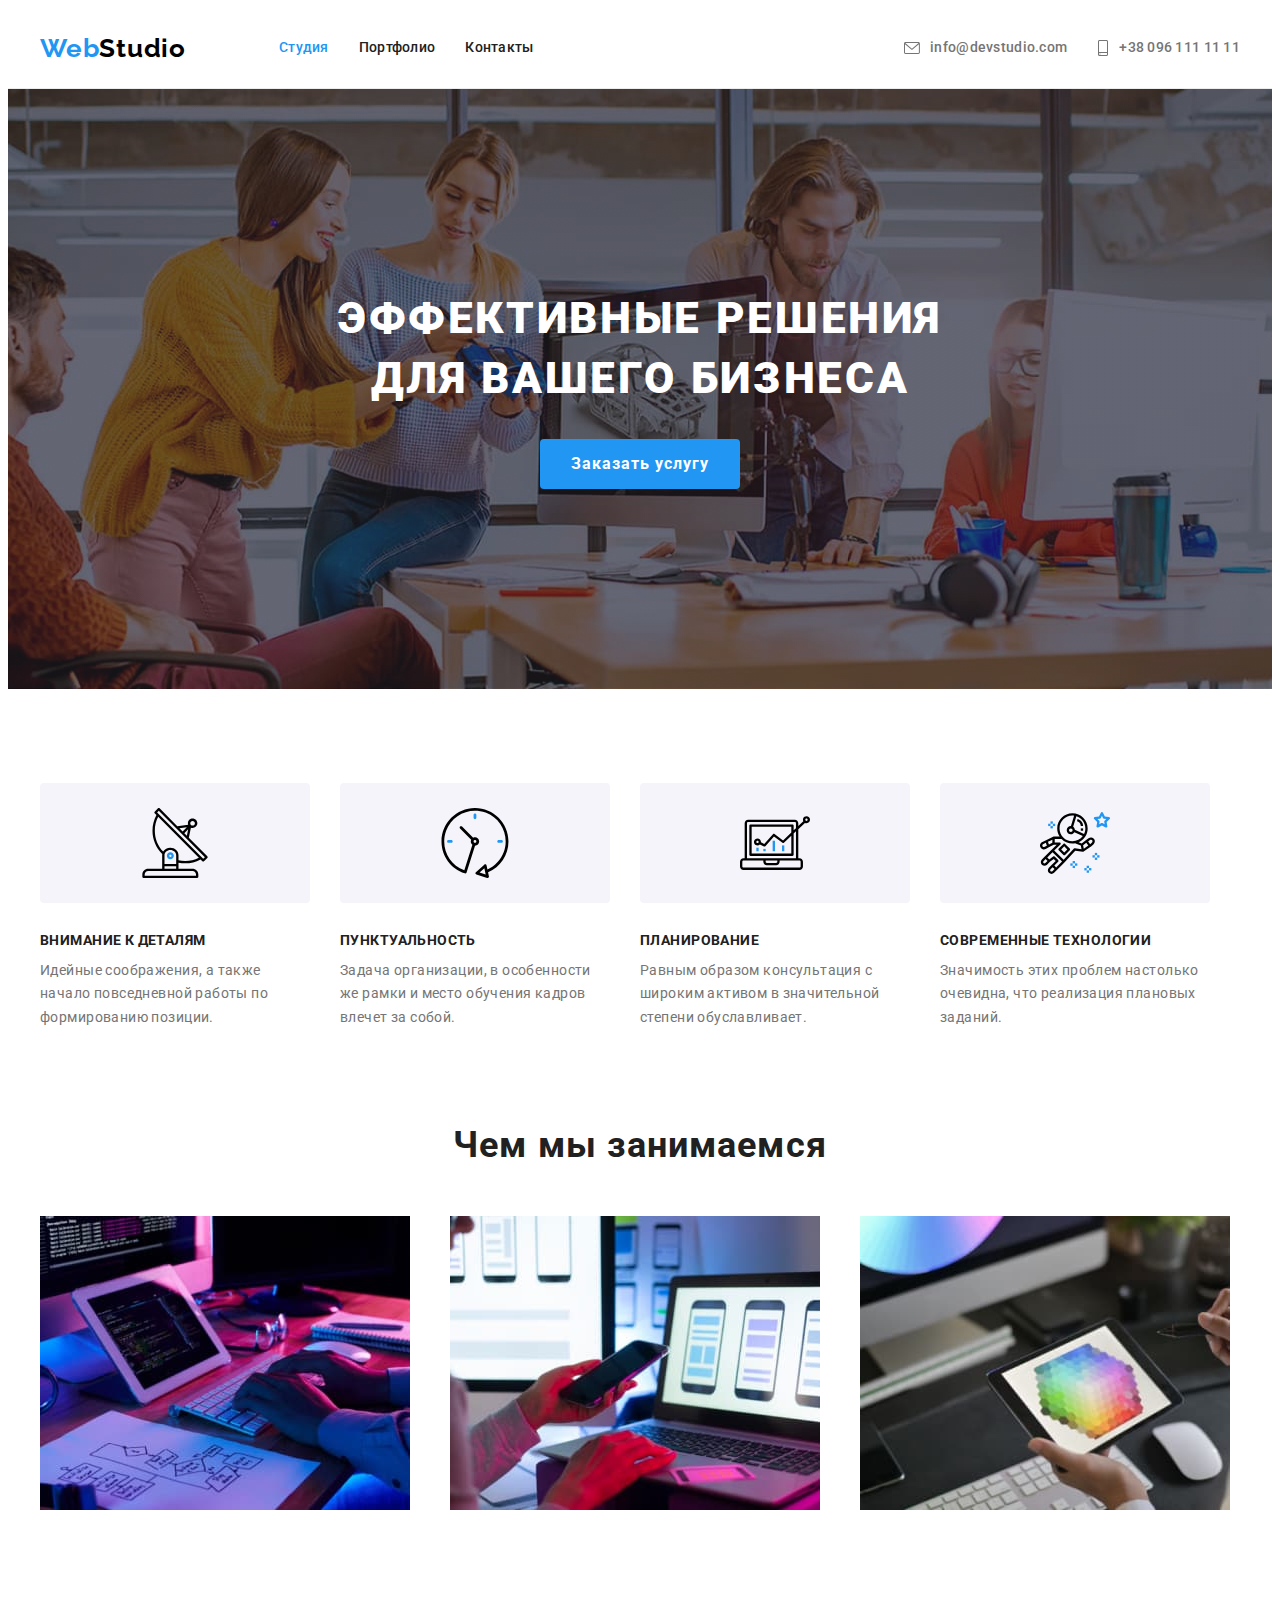
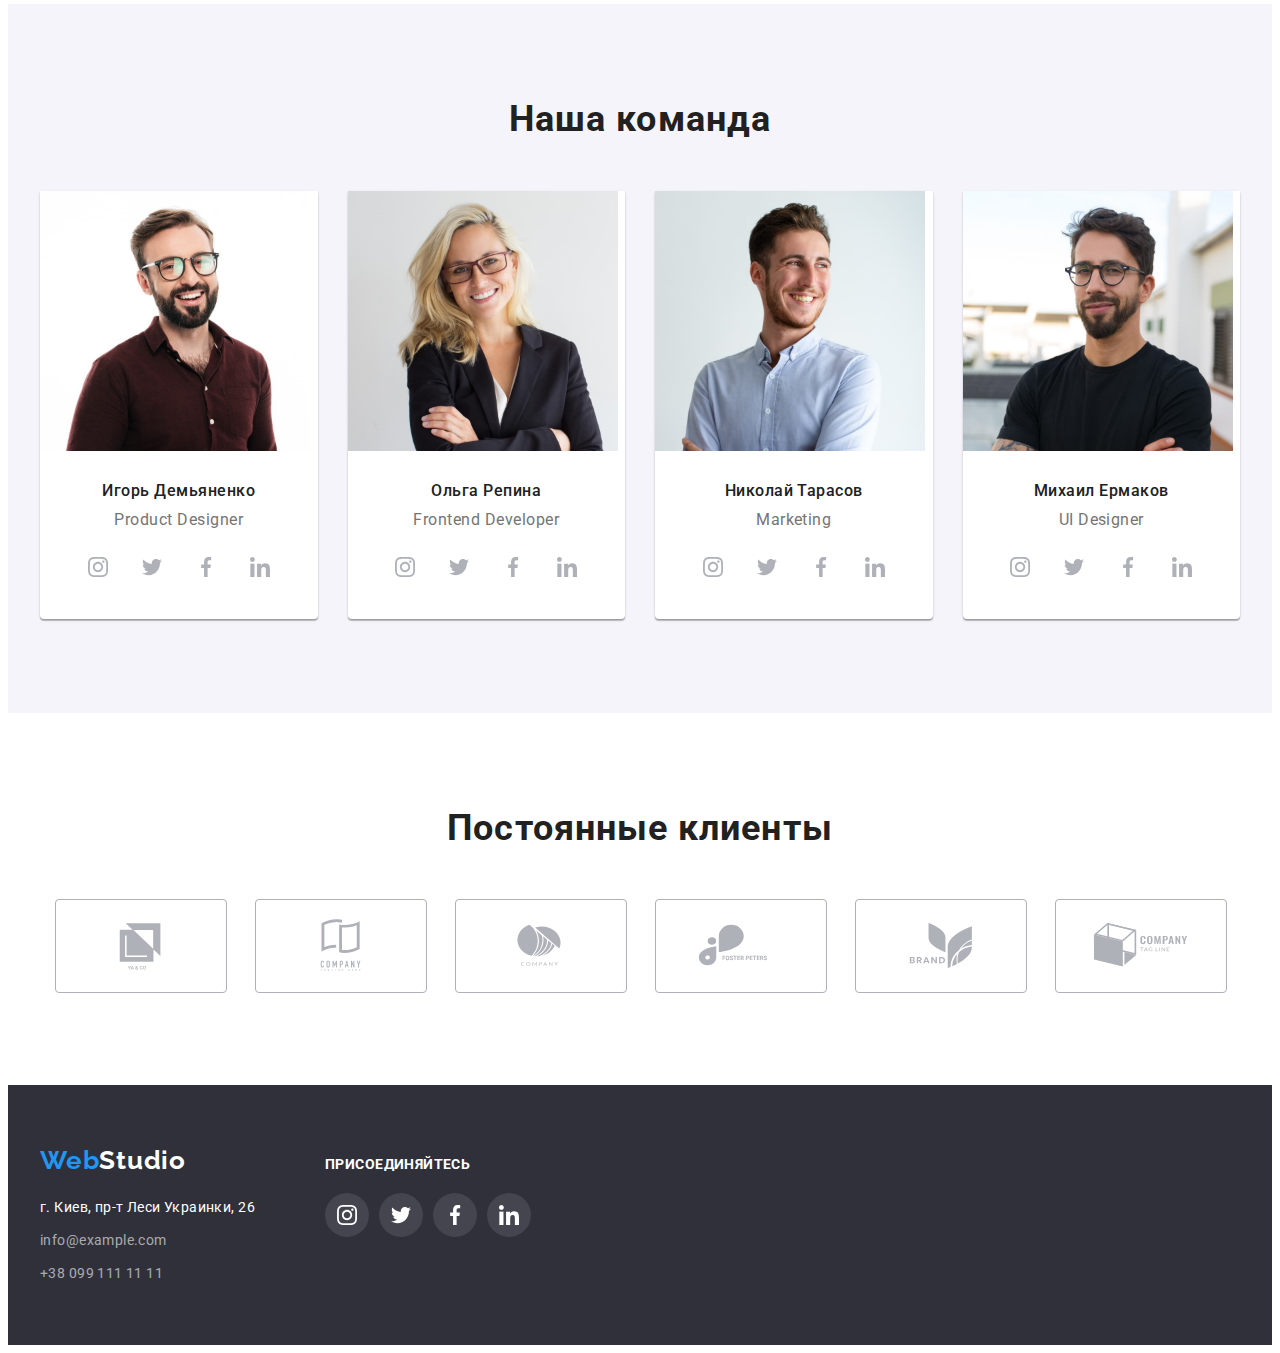
==== index.html @ 330423ae "add files from HW-4" ====
<!DOCTYPE html>
<html lang="ru">
  <head>
    <meta charset="UTF-8" />
    <meta http-equiv="X-UA-Compatible" content="IE=edge" />
    <meta name="viewport" content="width=device-width, initial-scale=1.0" />
    <title>WebStudio</title>
    <link rel="preconnect" href="https://fonts.googleapis.com" />
    <link rel="preconnect" href="https://fonts.gstatic.com" crossorigin />
    <link
      href="https://fonts.googleapis.com/css2?family=Raleway:wght@700&family=Roboto:wght@400;500;700;900&display=swap"
      rel="stylesheet"
    />
    <link
      rel="stylesheet"
      href="https://cdnjs.cloudflare.com/ajax/libs/modern-normalize/1.1.0/modern-normalize.min.css"
      integrity="sha512-wpPYUAdjBVSE4KJnH1VR1HeZfpl1ub8YT/NKx4PuQ5NmX2tKuGu6U/JRp5y+Y8XG2tV+wKQpNHVUX03MfMFn9Q=="
      crossorigin="anonymous"
      referrerpolicy="no-referrer"
    />
    <link rel="stylesheet" href="./css/styles.css" />
  </head>

  <body>
    <header class="header">
      <div class="container header-container">
        <nav class="header-navigation">
          <a class="logo header-logo link" href="./index.html" lang="en">
            Web<span class="header-logo-text">Studio</span></a
          >
          <ul class="header-list list">
            <li class="header-item">
              <a href="./index.html" class="header-link link current-page">Студия</a>
            </li>
            <li class="header-item">
              <a href="./portfolio.html" class="header-link link">Портфолио</a>
            </li>
            <li class="header-item">
              <a href="" class="header-link link">Контакты</a>
            </li>
          </ul>
        </nav>
        <ul class="header-list list">
          <li class="header-item">
            <a class="header-contacts link" href="mailto:info@devstudio.com">
              <svg class="contacts-icon" width="16" height="12">
                <use href="./images/icons.svg#icon-envelope"></use>
              </svg>
              info@devstudio.com
            </a>
          </li>
          <li class="header-item">
            <a class="header-contacts link" href="tel:+380961111111">
              <svg class="contacts-icon" width="12" height="16">
                <use href="./images/icons.svg#icon-smartphone"></use>
              </svg>
              +38 096 111 11 11
            </a>
          </li>
        </ul>
      </div>
    </header>
    <main>
      <!-- HERO -->
      <section class="hero">
        <div class="container">
          <h1 class="hero-item">Эффективные решения для вашего бизнеса</h1>
          <button class="hero-btn" type="button">Заказать услугу</button>
        </div>
      </section>
      <!-- BENEFITS -->
      <section class="benefits section">
        <div class="container">
          <h2 class="visually-hidden">Наши преимущества</h2>
          <ul class="benefits-list list">
            <li class="benefits-item">
              <div class="benefits-icon-box">
                <svg class="benefits-icon" width="70" height="70">
                  <use href="./images/icons.svg#icon-antenna"></use>
                </svg>
              </div>
              <h3 class="benefits-title">Внимание к деталям</h3>
              <p class="benefits-text">
                Идейные соображения, а также начало повседневной работы по формированию позиции.
              </p>
            </li>
            <li class="benefits-item">
              <div class="benefits-icon-box">
                <svg class="benefits-icon" width="70" height="70">
                  <use href="./images/icons.svg#icon-clock"></use>
                </svg>
              </div>
              <h3 class="benefits-title">Пунктуальность</h3>
              <p class="benefits-text">
                Задача организации, в особенности же рамки и место обучения кадров влечет за собой.
              </p>
            </li>
            <li class="benefits-item">
              <div class="benefits-icon-box">
                <svg class="benefits-icon" width="70" height="70">
                  <use href="./images/icons.svg#icon-diagram"></use>
                </svg>
              </div>
              <h3 class="benefits-title">Планирование</h3>
              <p class="benefits-text">
                Равным образом консультация с широким активом в значительной степени обуславливает.
              </p>
            </li>
            <li class="benefits-item">
              <div class="benefits-icon-box">
                <svg class="benefits-icon" width="70" height="70">
                  <use href="./images/icons.svg#icon-astronaut"></use>
                </svg>
              </div>
              <h3 class="benefits-title">Современные технологии</h3>
              <p class="benefits-text">
                Значимость этих проблем настолько очевидна, что реализация плановых заданий.
              </p>
            </li>
          </ul>
        </div>
      </section>
      <!-- ABOUT -->
      <section class="about section">
        <div class="container">
          <h2 class="about-title section-title">Чем мы занимаемся</h2>
          <ul class="about-list list">
            <li class="about-item">
              <img src="./images/box-1.jpg" alt="кодинг" width="370" height="294" />
            </li>
            <li class="about-item">
              <img src="./images/box-2.jpg" alt="мобильные приложения" width="370" height="294" />
            </li>
            <li class="about-item">
              <img src="./images/box-3.jpg" alt="дизайн" width="370" height="294" />
            </li>
          </ul>
        </div>
      </section>
      <!-- TEAM -->
      <section class="team section">
        <div class="container">
          <h2 class="team-title section-title">Наша команда</h2>
          <ul class="team-list list">
            <li class="team-item">
              <img src="./images/team-card-1.jpg" alt="Игорь Демьяненко" width="270" height="260" />
              <div class="team-item-about">
                <h3 class="team-item-title">Игорь Демьяненко</h3>
                <p class="team-item-text" lang="en">Product Designer</p>
                <ul class="team-social-list list">
                  <li class="team-social-item">
                    <a href="" class="team-social-link">
                      <svg class="team-social-icon" width="20" height="20">
                        <use href="./images/icons.svg#icon-instagram"></use>
                      </svg>
                    </a>
                  </li>
                  <li class="team-social-item">
                    <a href="" class="team-social-link">
                      <svg class="team-social-icon" width="20" height="20">
                        <use href="./images/icons.svg#icon-twitter"></use>
                      </svg>
                    </a>
                  </li>
                  <li class="team-social-item">
                    <a href="" class="team-social-link">
                      <svg class="team-social-icon" width="20" height="20">
                        <use href="./images/icons.svg#icon-facebook"></use>
                      </svg>
                    </a>
                  </li>
                  <li class="team-social-item">
                    <a href="" class="team-social-link">
                      <svg class="team-social-icon" width="20" height="20">
                        <use href="./images/icons.svg#icon-linkedin"></use>
                      </svg>
                    </a>
                  </li>
                </ul>
              </div>
            </li>
            <li class="team-item">
              <img src="./images/team-card-2.jpg" alt="Ольга Репина" width="270" height="260" />
              <div class="team-item-about">
                <h3 class="team-item-title">Ольга Репина</h3>
                <p class="team-item-text" lang="en">Frontend Developer</p>
                <ul class="team-social-list list">
                  <li class="team-social-item">
                    <a href="" class="team-social-link">
                      <svg class="team-social-icon" width="20" height="20">
                        <use href="./images/icons.svg#icon-instagram"></use>
                      </svg>
                    </a>
                  </li>
                  <li class="team-social-item">
                    <a href="" class="team-social-link">
                      <svg class="team-social-icon" width="20" height="20">
                        <use href="./images/icons.svg#icon-twitter"></use>
                      </svg>
                    </a>
                  </li>
                  <li class="team-social-item">
                    <a href="" class="team-social-link">
                      <svg class="team-social-icon" width="20" height="20">
                        <use href="./images/icons.svg#icon-facebook"></use>
                      </svg>
                    </a>
                  </li>
                  <li class="team-social-item">
                    <a href="" class="team-social-link">
                      <svg class="team-social-icon" width="20" height="20">
                        <use href="./images/icons.svg#icon-linkedin"></use>
                      </svg>
                    </a>
                  </li>
                </ul>
              </div>
            </li>
            <li class="team-item">
              <img src="./images/team-card-3.jpg" alt="Николай Тарасов" width="270" height="260" />
              <div class="team-item-about">
                <h3 class="team-item-title">Николай Тарасов</h3>
                <p class="team-item-text" lang="en">Marketing</p>
                <ul class="team-social-list list">
                  <li class="team-social-item">
                    <a href="" class="team-social-link">
                      <svg class="team-social-icon" width="20" height="20">
                        <use href="./images/icons.svg#icon-instagram"></use>
                      </svg>
                    </a>
                  </li>
                  <li class="team-social-item">
                    <a href="" class="team-social-link">
                      <svg class="team-social-icon" width="20" height="20">
                        <use href="./images/icons.svg#icon-twitter"></use>
                      </svg>
                    </a>
                  </li>
                  <li class="team-social-item">
                    <a href="" class="team-social-link">
                      <svg class="team-social-icon" width="20" height="20">
                        <use href="./images/icons.svg#icon-facebook"></use>
                      </svg>
                    </a>
                  </li>
                  <li class="team-social-item">
                    <a href="" class="team-social-link">
                      <svg class="team-social-icon" width="20" height="20">
                        <use href="./images/icons.svg#icon-linkedin"></use>
                      </svg>
                    </a>
                  </li>
                </ul>
              </div>
            </li>
            <li class="team-item">
              <img src="./images/team-card-4.jpg" alt="Михаил Ермаков" width="270" height="260" />
              <div class="team-item-about">
                <h3 class="team-item-title">Михаил Ермаков</h3>
                <p class="team-item-text" lang="en">UI Designer</p>
                <ul class="team-social-list list">
                  <li class="team-social-item">
                    <a href="" class="team-social-link">
                      <svg class="team-social-icon" width="20" height="20">
                        <use href="./images/icons.svg#icon-instagram"></use>
                      </svg>
                    </a>
                  </li>
                  <li class="team-social-item">
                    <a href="" class="team-social-link">
                      <svg class="team-social-icon" width="20" height="20">
                        <use href="./images/icons.svg#icon-twitter"></use>
                      </svg>
                    </a>
                  </li>
                  <li class="team-social-item">
                    <a href="" class="team-social-link">
                      <svg class="team-social-icon" width="20" height="20">
                        <use href="./images/icons.svg#icon-facebook"></use>
                      </svg>
                    </a>
                  </li>
                  <li class="team-social-item">
                    <a href="" class="team-social-link">
                      <svg class="team-social-icon" width="20" height="20">
                        <use href="./images/icons.svg#icon-linkedin"></use>
                      </svg>
                    </a>
                  </li>
                </ul>
              </div>
            </li>
          </ul>
        </div>
      </section>
      <!-- CLIENTS -->
      <section class="clients section">
        <div class="container">
          <h2 class="clients-title section-title">Постоянные клиенты</h2>
          <ul class="clients-list list">
            <li class="clients-item">
              <a href="" class="clients-link">
                <svg class="clients-icon" width="106" height="60">
                  <use href="./images/icons.svg#icon-client-1"></use>
                </svg>
              </a>
            </li>
            <li class="clients-item">
              <a href="" class="clients-link">
                <svg class="clients-icon" width="106" height="60">
                  <use href="./images/icons.svg#icon-client-2"></use>
                </svg>
              </a>
            </li>
            <li class="clients-item">
              <a href="" class="clients-link">
                <svg class="clients-icon" width="106" height="60">
                  <use href="./images/icons.svg#icon-client-3"></use>
                </svg>
              </a>
            </li>
            <li class="clients-item">
              <a href="" class="clients-link">
                <svg class="clients-icon" width="106" height="60">
                  <use href="./images/icons.svg#icon-client-4"></use>
                </svg>
              </a>
            </li>
            <li class="clients-item">
              <a href="" class="clients-link">
                <svg class="clients-icon" width="106" height="60">
                  <use href="./images/icons.svg#icon-client-5"></use>
                </svg>
              </a>
            </li>
            <li class="clients-item">
              <a href="" class="clients-link">
                <svg class="clients-icon" width="106" height="60">
                  <use href="./images/icons.svg#icon-client-6"></use>
                </svg>
              </a>
            </li>
          </ul>
        </div>
      </section>
    </main>
    <footer class="footer">
      <div class="container footer-container">
        <div class="footer-address">
          <a class="logo footer-logo link" href="./index.html" lang="en">
            Web<span class="footer-logo-text">Studio</span></a
          >
          <address class="address">
            <ul class="address-list list">
              <li class="address-item">
                <a
                  class="address-link link"
                  href="https://goo.gl/maps/UUVyCfxWeA6QMMEp7"
                  target="_blank"
                  rel="noopener noreferrer"
                >
                  г. Киев, пр-т Леси Украинки, 26
                </a>
              </li>
              <li class="address-item">
                <a class="contacts-link link" href="mailto:info@example.com">info@example.com</a>
              </li>
              <li class="address-item">
                <a class="contacts-link link" href="tel:+380991111111">+38 099 111 11 11</a>
              </li>
            </ul>
          </address>
        </div>
        <div class="footer-social">
          <p class="footer-social-title">присоединяйтесь</p>
          <ul class="footer-social-list list">
            <li class="footer-social-item">
              <a href="" class="footer-social-link">
                <svg class="footer-social-icon" width="20" height="20">
                  <use href="./images/icons.svg#icon-instagram"></use>
                </svg>
              </a>
            </li>
            <li class="footer-social-item">
              <a href="" class="footer-social-link">
                <svg class="footer-social-icon" width="20" height="20">
                  <use href="./images/icons.svg#icon-twitter"></use>
                </svg>
              </a>
            </li>
            <li class="footer-social-item">
              <a href="" class="footer-social-link">
                <svg class="footer-social-icon" width="20" height="20">
                  <use href="./images/icons.svg#icon-facebook"></use>
                </svg>
              </a>
            </li>
            <li class="footer-social-item">
              <a href="" class="footer-social-link">
                <svg class="footer-social-icon" width="20" height="20">
                  <use href="./images/icons.svg#icon-linkedin"></use>
                </svg>
              </a>
            </li>
          </ul>
        </div>
      </div>
    </footer>
  </body>
</html>
---- css/styles.css ----
:root {
  --first-text-color: #212121;
  --second-text-color: #757575;
  --third-text-color: #ffffff;
  --fourth-text-color: rgba(255, 255, 255, 0.6);
  --accent-color: #2196f3;
  --main-background-color: #ffffff;
  --first-background-color: #f5f4fa;
  --second-background-color: #2f303a;
}

p,
h1,
h2,
h3,
h4,
h5,
h6 {
  margin: 0;
}

ul {
  margin: 0;
  padding: 0;
}

body {
  font-family: 'Roboto', sans-serif;
  background-color: var(--main-background-color);
  color: var(--first-text-color);
}

button {
  cursor: pointer;
}

img {
  display: block;
  max-width: 100%;
  height: auto;
}

.container {
  width: 1200px;
  padding-left: 15px;
  padding-right: 15px;
  margin: 0 auto;
}

.section {
  padding-top: 94px;
  padding-bottom: 94px;
}

.list {
  list-style: none;
}

.link {
  text-decoration: none;
}

.visually-hidden {
  position: absolute;
  white-space: nowrap;
  width: 1px;
  height: 1px;
  overflow: hidden;
  border: 0;
  padding: 0;
  clip: rect(0 0 0 0);
  clip-path: inset(50%);
  margin: -1px;
}

.logo {
  font-family: Raleway;
  font-weight: 700;
  font-size: 26px;
  line-height: 1.19;
  letter-spacing: 0.03em;
  color: #2196f3;
}

.section-title {
  font-weight: 700;
  font-size: 36px;
  line-height: 1.17;
  text-align: center;
  letter-spacing: 0.03em;
  color: var(--first-text-color);
  margin-bottom: 50px;
}

/* --------------HEADER-------------- */

.header {
  border-bottom: 1px solid #ececec;
}

.header-list {
  display: flex;
}

.header-navigation {
  display: flex;
  align-items: center;
}

.header-container {
  display: flex;
  align-items: center;
  justify-content: space-between;
}

.header-logo {
  display: block;
  margin-right: 93px;
  padding-top: 24px;
  padding-bottom: 24px;
}

.header-logo-text {
  color: #000000;
}

.header-item {
  display: flex;
  margin-right: 30px;
}

.header-item:last-child {
  margin-right: 0;
}

.header-item .link.current-page {
  color: var(--accent-color);
}

.header-link {
  display: flex;
  font-weight: 500;
  font-size: 14px;
  line-height: 1.14;
  letter-spacing: 0.02em;
  color: var(--first-text-color);
  padding-top: 32px;
  padding-bottom: 32px;
}

.header-contacts {
  display: flex;
  font-weight: 500;
  font-size: 14px;
  line-height: 1.14;
  letter-spacing: 0.02em;
  align-items: center;
  color: var(--second-text-color);
  padding-top: 32px;
  padding-bottom: 32px;
}

.contacts-icon {
  fill: var(--second-text-color);
  margin-right: 10px;
}

.header-link:hover,
.header-link:focus,
.header-link:active,
.header-contacts:hover,
.header-contacts:focus {
  color: var(--accent-color);
}

.header-contacts:hover .contacts-icon,
.header-contacts:focus .contacts-icon {
  fill: var(--accent-color);
}

/* --------------HERO-------------- */

.hero {
  max-width: 1600px;
  margin-left: auto;
  margin-right: auto;
  background-color: var(--second-background-color);
  background-image: linear-gradient(to right, rgba(47, 48, 58, 0.4), rgba(47, 48, 58, 0.4)),
    url(../images/hero-bg.jpg);
  background-repeat: no-repeat;
  background-position: center;
  padding-top: 200px;
  padding-bottom: 200px;
  text-align: center;
}

.hero-item {
  font-weight: 900;
  font-size: 44px;
  line-height: 1.36;
  letter-spacing: 0.06em;
  text-transform: uppercase;
  color: var(--third-text-color);
  max-width: 696px;
  margin: 0 auto;
  margin-bottom: 30px;
}

.hero-btn {
  font-family: inherit;
  font-weight: 700;
  font-size: 16px;
  line-height: 1.87;
  letter-spacing: 0.06em;
  background-color: #2196f3;
  width: 200px;
  padding: 10px;
  color: var(--third-text-color);
  border-radius: 4px;
  border: none;
  display: block;
  margin: 0 auto;
}

/* --------------BENEFITS-------------- */

.benefits-list {
  display: flex;
}

.benefits-item:not(:last-child) {
  margin-right: 30px;
  max-width: 270px;
}

.benefits-icon-box {
  width: 270px;
  height: 120px;
  border-radius: 4px;
  display: flex;
  align-items: center;
  justify-content: center;
  background-color: var(--first-background-color);
  margin-bottom: 30px;
}

.benefits-title {
  font-weight: 700;
  font-size: 14px;
  line-height: 1.14;
  letter-spacing: 0.03em;
  text-transform: uppercase;
  color: var(--first-text-color);
  margin-bottom: 10px;
}

.benefits-text {
  font-size: 14px;
  line-height: 1.71;
  letter-spacing: 0.03em;
  color: var(--second-text-color);
}

/* --------------ABOUT-------------- */

.about {
  padding-top: 0;
  padding-bottom: 94px;
}

.about-list {
  display: flex;
  flex-wrap: wrap;
  margin-right: -30px;
  margin-bottom: -30px;
}

.about-item {
  flex-basis: calc(100% / 3 - 30px);
  margin-right: 30px;
  margin-bottom: 30px;
}

/* --------------TEAM-------------- */

.team {
  background-color: var(--first-background-color);
}

.team-list {
  display: flex;
  flex-wrap: wrap;
  margin-right: -30px;
  margin-bottom: -30px;
}

.team-item {
  flex-basis: calc(100% / 4 - 30px);
  margin-right: 30px;
  margin-bottom: 30px;
  background-color: var(--main-background-color);
  box-shadow: 0px 1px 3px rgba(0, 0, 0, 0.12), 0px 1px 1px rgba(0, 0, 0, 0.14),
    0px 2px 1px rgba(0, 0, 0, 0.2);
  border-radius: 0px 0px 4px 4px;
}

.team-item-about {
  padding: 30px 32px;
}

.team-item-title {
  font-weight: 500;
  font-size: 16px;
  line-height: 1.19;
  text-align: center;
  letter-spacing: 0.03em;
  color: var(--first-text-color);
  margin-bottom: 10px;
}

.team-item-text {
  font-size: 16px;
  line-height: 1.19;
  text-align: center;
  letter-spacing: 0.03em;
  color: var(--second-text-color);
  margin-bottom: 16px;
}

.team-social-list {
  display: flex;
  justify-content: center;
}

.team-social-item {
  width: 44px;
  height: 44px;
}

.team-social-item + .team-social-item {
  margin-left: 10px;
}

.team-social-link {
  width: 100%;
  height: 100%;
  border-radius: 50%;
  display: flex;
  align-items: center;
  justify-content: center;
  background-color: var(--main-background-color);
  color: #afb1b8;
}

.team-social-icon {
  fill: currentColor;
}

.team-social-link:hover,
.team-social-link:focus {
  background-color: var(--accent-color);
  color: var(--main-background-color);
}

/* --------------CLIENTS-------------- */

.clients-list {
  display: flex;
  justify-content: center;
}

.clients-item {
  width: 170px;
  height: 92px;
}

.clients-item + .clients-item {
  margin-left: 30px;
}

.clients-link {
  width: 100%;
  height: 100%;
  border: 1px solid #afb1b8;
  border-radius: 4px;
  display: flex;
  align-items: center;
  justify-content: center;
}

.clients-icon {
  fill: #afb1b8;
}

.clients-link:hover,
.clients-link:focus {
  border-color: var(--accent-color);
}

.clients-link:hover .clients-icon,
.clients-link:focus .clients-icon {
  fill: var(--accent-color);
}

/* --------------FOOTER-------------- */

.footer {
  display: flex;
  padding-top: 60px;
  padding-bottom: 60px;
  background-color: var(--second-background-color);
}

.footer-container {
  display: flex;
  align-items: baseline;
}

.footer-address {
  display: flex;
  flex-direction: column;
  margin-right: 70px;
}

.footer-logo {
  display: flex;
  margin-bottom: 20px;
}

.footer-logo-text {
  color: #ffffff;
}

.address-item:not(:last-child) {
  margin-bottom: 9px;
}

.address-link {
  font-style: normal;
  font-size: 14px;
  line-height: 1.71;
  letter-spacing: 0.03em;
  color: var(--third-text-color);
}

.contacts-link {
  font-style: normal;
  font-size: 14px;
  line-height: 1.71;
  letter-spacing: 0.03em;
  color: var(--fourth-text-color);
}

.address-link:hover,
.address-link:focus,
.contacts-link:hover,
.contacts-link:focus {
  color: var(--accent-color);
}

.footer-social {
  display: flex;

  flex-direction: column;
}

.footer-social-title {
  font-style: normal;
  font-weight: 700;
  font-size: 14px;
  line-height: 1.14;
  letter-spacing: 0.03em;
  text-transform: uppercase;
  color: var(--third-text-color);
  margin-bottom: 20px;
}

.footer-social-list {
  display: flex;
  justify-content: center;
}

.footer-social-item {
  width: 44px;
  height: 44px;
}

.footer-social-item + .footer-social-item {
  margin-left: 10px;
}

.footer-social-link {
  width: 100%;
  height: 100%;
  border-radius: 50%;
  display: flex;
  align-items: center;
  justify-content: center;
  background-color: rgba(255, 255, 255, 0.1);
  color: var(--third-text-color);
}

.footer-social-icon {
  fill: currentColor;
}

.footer-social-link:hover,
.footer-social-link:focus {
  background-color: var(--accent-color);
  color: var(--main-background-color);
}

/* --------------PORTFOLIO-------------- */

.filter-list {
  display: flex;
  justify-content: center;
  margin-bottom: 50px;
}

.filter-item:not(:last-child) {
  margin-right: 8px;
}

.button {
  font: inherit;
  font-weight: 500;
  font-size: 16px;
  line-height: 1.62;
  text-align: center;
  letter-spacing: 0.03em;
  padding: 6px 22px;
  background-color: var(--first-background-color);
  color: var(--first-text-color);
  border-radius: 4px;
  border: none;
  display: block;
  margin: 0 auto;
}

.current-btn,
.button:hover,
.button:focus {
  color: var(--third-text-color);
  background-color: var(--accent-color);
  box-shadow: 0px 3px 1px rgba(0, 0, 0, 0.1), 0px 1px 2px rgba(0, 0, 0, 0.08),
    0px 2px 2px rgba(0, 0, 0, 0.12);
}

.portfolio-list {
  display: flex;
  flex-wrap: wrap;
  margin-right: -30px;
  margin-bottom: -30px;
}

.portfolio-item {
  flex-basis: calc(100% / 3 - 30px);
  margin-right: 30px;
  margin-bottom: 30px;
}

.portfolio-link {
  display: block;
}

.portfolio-link:hover,
.portfolio-link:focus {
  box-shadow: 0px 1px 1px rgba(0, 0, 0, 0.12), 0px 4px 4px rgba(0, 0, 0, 0.06),
    1px 4px 6px rgba(0, 0, 0, 0.16);
}

.portfolio-about {
  border: 1px solid #eeeeee;
  border-top: none;
  padding: 20px 24px;
}

.portfolio-item-title {
  font-weight: 700;
  font-size: 18px;
  line-height: 2;
  letter-spacing: 0.06em;
  color: var(--first-text-color);
}

.portfolio-item-text {
  font-weight: normal;
  font-size: 16px;
  line-height: 1.87;
  letter-spacing: 0.03em;
  color: var(--second-text-color);
}
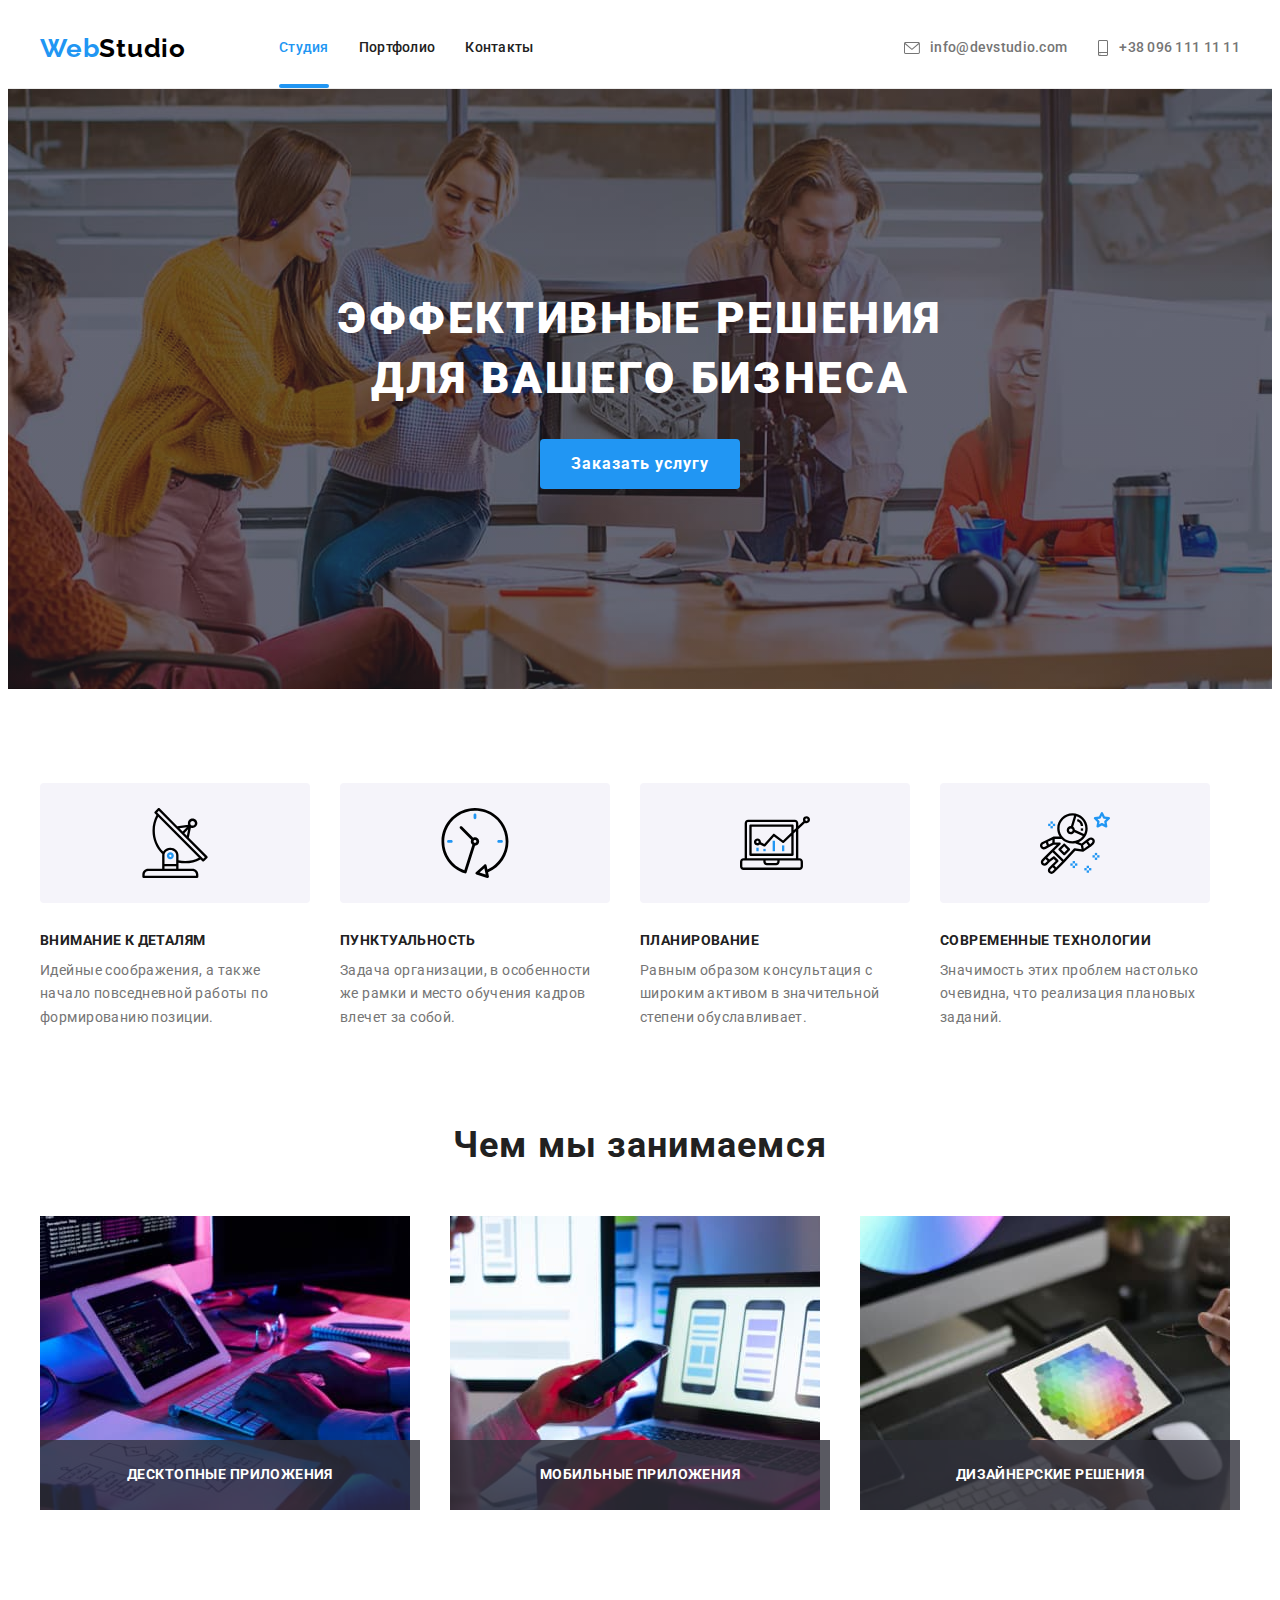
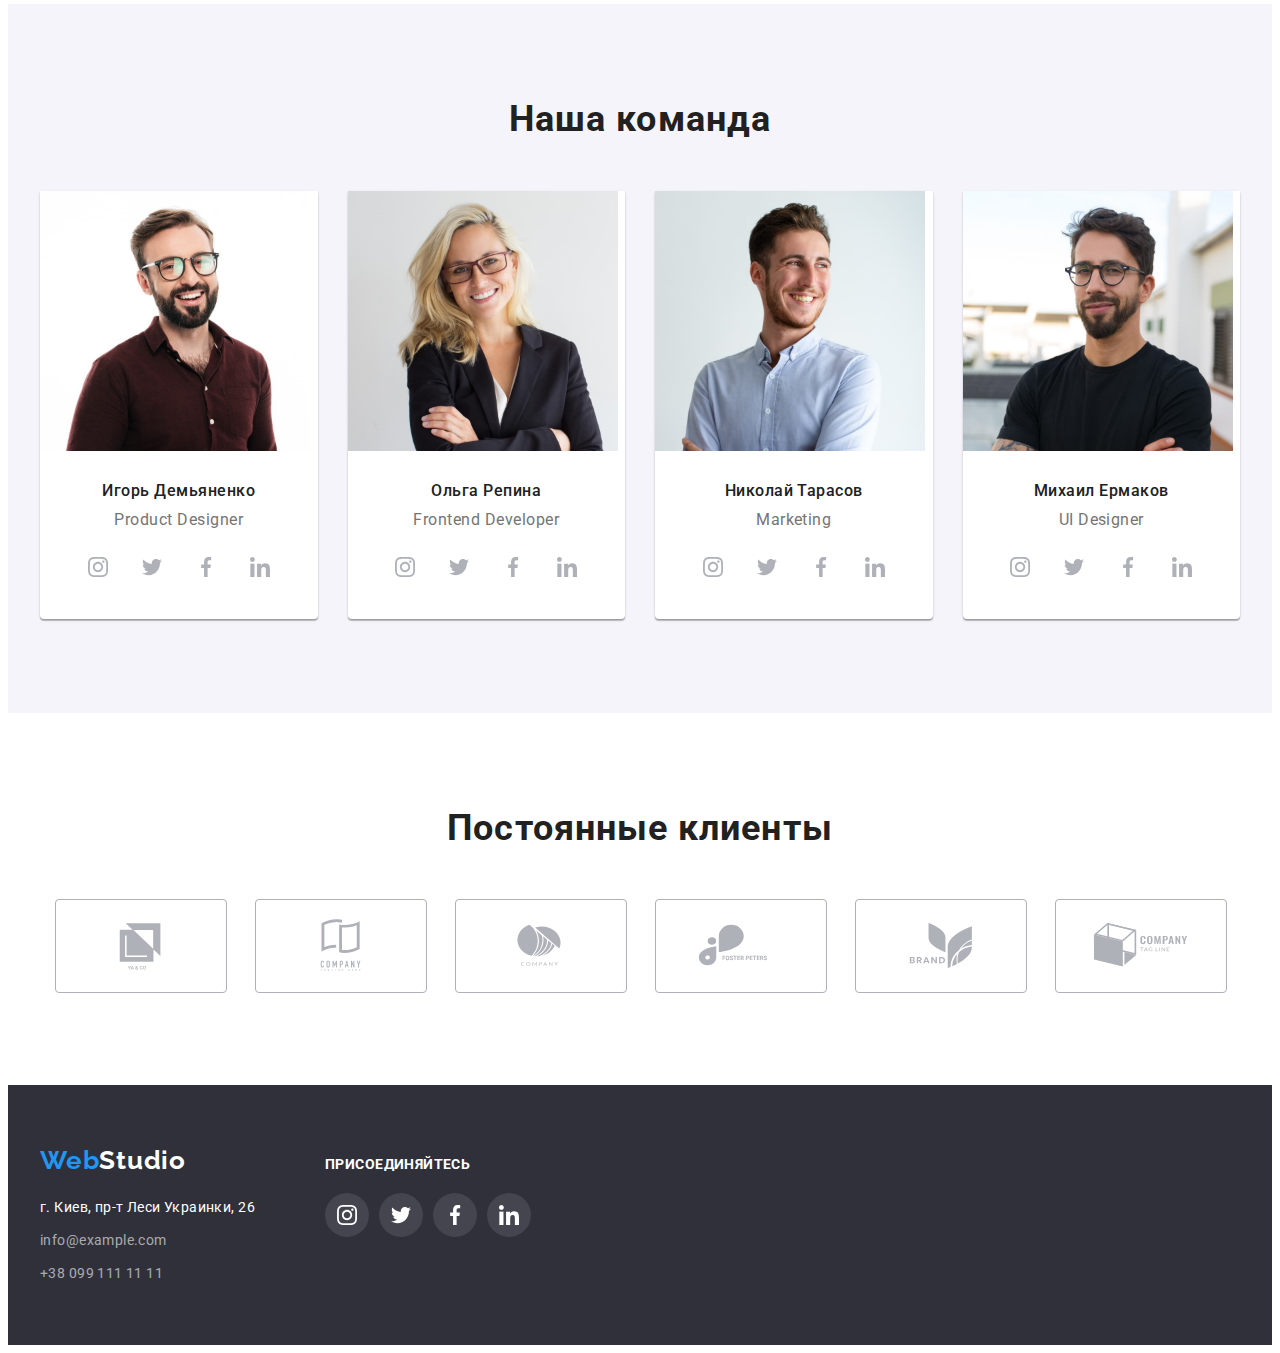
==== commit 249cbe28: "First commit" ====
--- a/index.html
+++ b/index.html
@@ -127,12 +127,15 @@
           <ul class="about-list list">
             <li class="about-item">
               <img src="./images/box-1.jpg" alt="кодинг" width="370" height="294" />
+              <p class="about-item-title">Десктопные приложения</p>
             </li>
             <li class="about-item">
               <img src="./images/box-2.jpg" alt="мобильные приложения" width="370" height="294" />
+              <p class="about-item-title">Мобильные приложения</p>
             </li>
             <li class="about-item">
               <img src="./images/box-3.jpg" alt="дизайн" width="370" height="294" />
+              <p class="about-item-title">Дизайнерские решения</p>
             </li>
           </ul>
         </div>
--- a/css/styles.css
+++ b/css/styles.css
@@ -137,7 +137,19 @@
   color: var(--accent-color);
 }
 
+.current-page::after {
+  position: absolute;
+  bottom: 0;
+  left: 0;
+  content: '';
+  width: 100%;
+  height: 4px;
+  border-radius: 2px;
+  background-color: var(--accent-color);
+}
+
 .header-link {
+  position: relative;
   display: flex;
   font-weight: 500;
   font-size: 14px;
@@ -146,6 +158,7 @@
   color: var(--first-text-color);
   padding-top: 32px;
   padding-bottom: 32px;
+  transition: color 250ms cubic-bezier(0.4, 0, 0.2, 1);
 }
 
 .header-contacts {
@@ -158,11 +171,13 @@
   color: var(--second-text-color);
   padding-top: 32px;
   padding-bottom: 32px;
+  transition: color 250ms cubic-bezier(0.4, 0, 0.2, 1);
 }
 
 .contacts-icon {
   fill: var(--second-text-color);
   margin-right: 10px;
+  transition: fill 250ms cubic-bezier(0.4, 0, 0.2, 1);
 }
 
 .header-link:hover,
@@ -276,9 +291,27 @@
 }
 
 .about-item {
+  position: relative;
   flex-basis: calc(100% / 3 - 30px);
   margin-right: 30px;
   margin-bottom: 30px;
+}
+
+.about-item-title {
+  position: absolute;
+  bottom: 0;
+  left: 0;
+  width: 100%;
+  font-weight: 700;
+  font-size: 14px;
+  line-height: 1.14;
+  text-align: center;
+  letter-spacing: 0.03em;
+  text-transform: uppercase;
+  color: var(--third-text-color);
+  background-color: rgba(47, 48, 58, 0.8);
+  padding-top: 27px;
+  padding-bottom: 27px;
 }
 
 /* --------------TEAM-------------- */
@@ -350,6 +383,8 @@
   justify-content: center;
   background-color: var(--main-background-color);
   color: #afb1b8;
+  transition: color 250ms cubic-bezier(0.4, 0, 0.2, 1),
+    background-color 250ms cubic-bezier(0.4, 0, 0.2, 1);
 }
 
 .team-social-icon {
@@ -386,10 +421,12 @@
   display: flex;
   align-items: center;
   justify-content: center;
+  transition: color 250ms cubic-bezier(0.4, 0, 0.2, 1);
 }
 
 .clients-icon {
   fill: #afb1b8;
+  transition: fill 250ms cubic-bezier(0.4, 0, 0.2, 1);
 }
 
 .clients-link:hover,
@@ -441,6 +478,7 @@
   line-height: 1.71;
   letter-spacing: 0.03em;
   color: var(--third-text-color);
+  transition: color 250ms cubic-bezier(0.4, 0, 0.2, 1);
 }
 
 .contacts-link {
@@ -449,6 +487,7 @@
   line-height: 1.71;
   letter-spacing: 0.03em;
   color: var(--fourth-text-color);
+  transition: color 250ms cubic-bezier(0.4, 0, 0.2, 1);
 }
 
 .address-link:hover,
@@ -465,7 +504,6 @@
 }
 
 .footer-social-title {
-  font-style: normal;
   font-weight: 700;
   font-size: 14px;
   line-height: 1.14;
@@ -498,6 +536,8 @@
   justify-content: center;
   background-color: rgba(255, 255, 255, 0.1);
   color: var(--third-text-color);
+  transition: color 250ms cubic-bezier(0.4, 0, 0.2, 1),
+    background-color 250ms cubic-bezier(0.4, 0, 0.2, 1);
 }
 
 .footer-social-icon {
@@ -536,6 +576,9 @@
   border: none;
   display: block;
   margin: 0 auto;
+  transition: color 250ms cubic-bezier(0.4, 0, 0.2, 1),
+    background-color 250ms cubic-bezier(0.4, 0, 0.2, 1),
+    box-shadow 250ms cubic-bezier(0.4, 0, 0.2, 1);
 }
 
 .current-btn,
@@ -562,6 +605,7 @@
 
 .portfolio-link {
   display: block;
+  transition: box-shadow 250ms cubic-bezier(0.4, 0, 0.2, 1);
 }
 
 .portfolio-link:hover,
@@ -585,9 +629,34 @@
 }
 
 .portfolio-item-text {
-  font-weight: normal;
   font-size: 16px;
   line-height: 1.87;
   letter-spacing: 0.03em;
   color: var(--second-text-color);
 }
+
+.portfolio-wrap {
+  position: relative;
+  overflow: hidden;
+}
+
+.portfolio-wrap-text {
+  position: absolute;
+  top: 0;
+  left: 0;
+  height: 100%;
+  display: flex;
+  font-size: 18px;
+  line-height: 1.56;
+  letter-spacing: 0.03em;
+  color: var(--third-text-color);
+  background-color: rgba(33, 150, 243, 0.9);
+  padding: 63px 24px;
+  overflow: auto;
+  transform: translateY(100%);
+}
+
+.portfolio-link:hover .portfolio-wrap-text {
+  transform: translateY(0);
+  transition: transform 250ms cubic-bezier(0.4, 0, 0.2, 1);
+}
